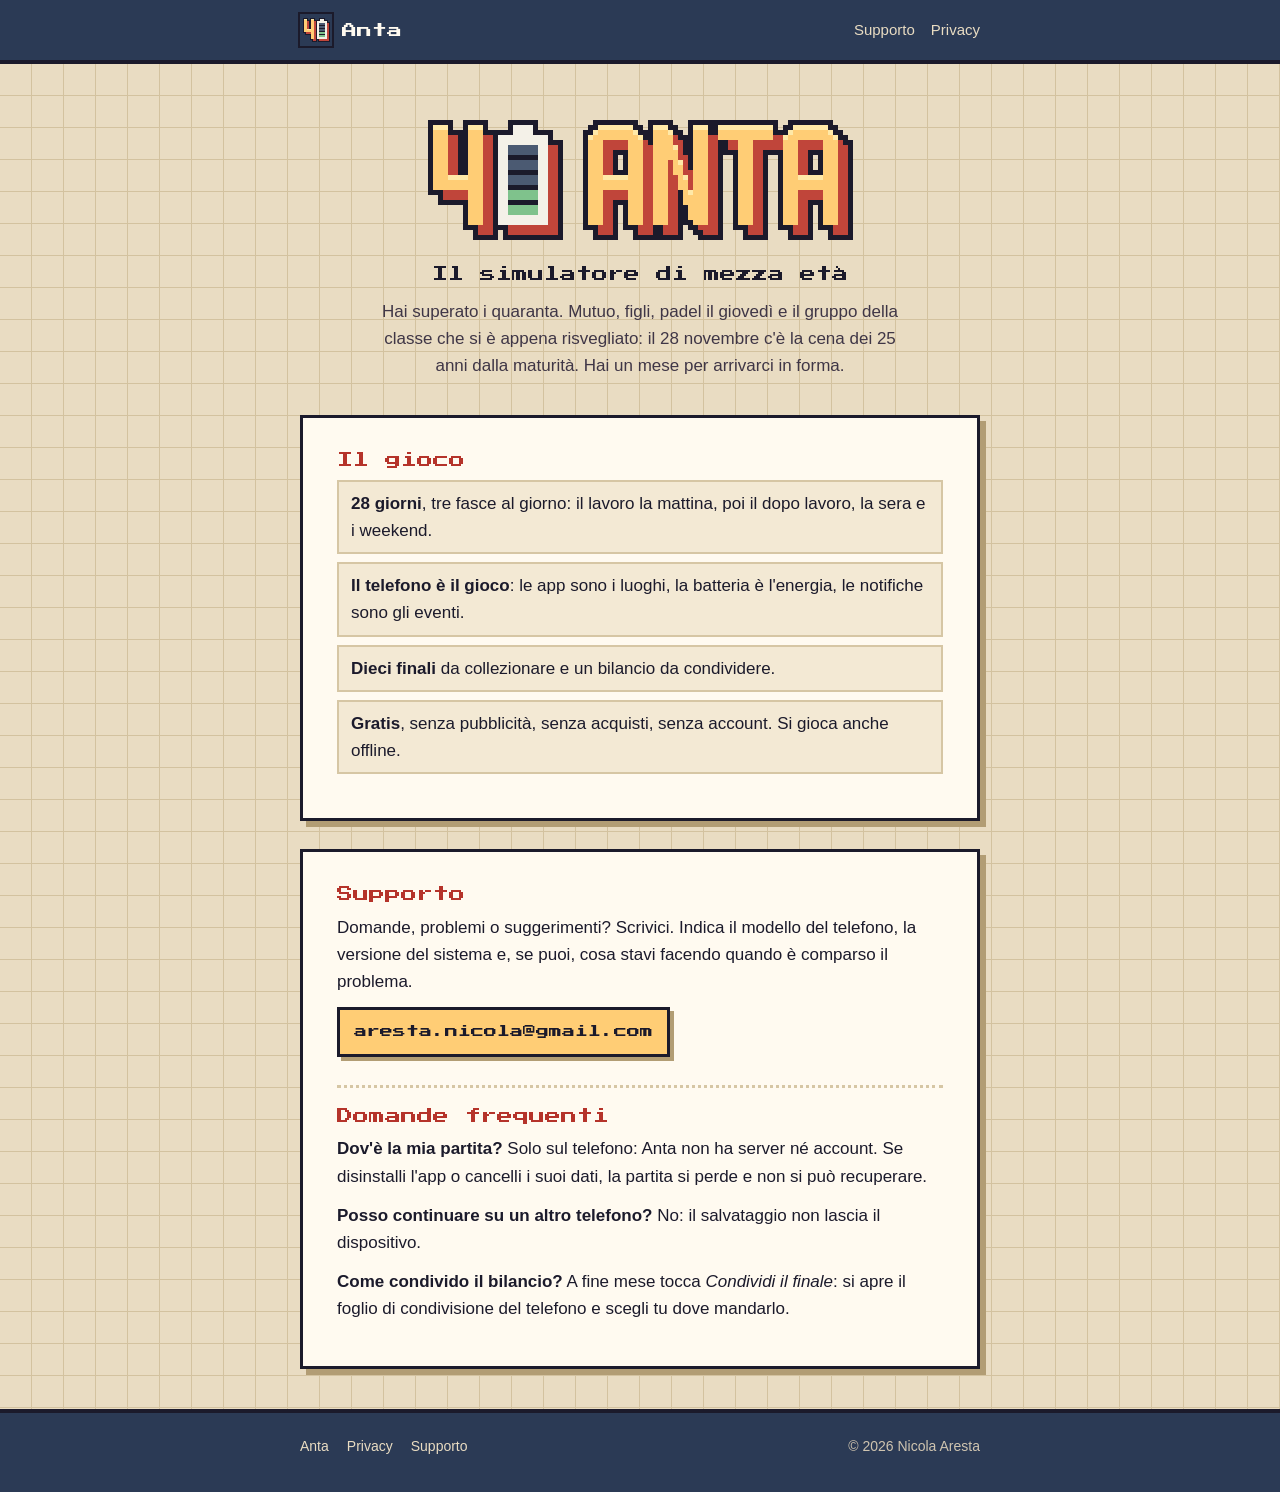
==== index.html @ c4ee34ab "Anta site: home and privacy policy Co-Authored-By: Claude Opus 5.5 <noreply@anthropic.com>" ====
<!doctype html>
<html lang="it">
<head>
<meta charset="utf-8">
<meta name="viewport" content="width=device-width,initial-scale=1,viewport-fit=cover">
<title>Anta – Il simulatore di mezza età</title>
<meta name="description" content="Anta: hai superato i quaranta e il 28 novembre c'è la cena dei 25 anni dalla maturità. Un mese per arrivarci in forma. Gioco gratis per iPhone e Android, senza pubblicità né account.">
<meta name="theme-color" content="#2b3a55">
<link rel="canonical" href="https://nicobass86.github.io/anta-site/">
<meta property="og:title" content="Anta – Il simulatore di mezza età">
<meta property="og:description" content="Mutuo, figli, padel e la cena dei 25 anni dalla maturità: arrivaci in forma.">
<meta property="og:url" content="https://nicobass86.github.io/anta-site/">
<meta property="og:type" content="website">
<link rel="icon" type="image/png" href="favicon.png">
<link rel="apple-touch-icon" href="apple-touch-icon.png">
<link rel="preload" href="fonts/PressStart2P.woff2" as="font" type="font/woff2" crossorigin>
<link rel="stylesheet" href="style.css">
</head>
<body>
<header class="page-top"><div class="wrap"><a class="brand" href="index.html"><img class="px" src="img/icona.svg" alt="" width="32" height="32">Anta</a>
<nav aria-label="Pagine"><a href="#supporto">Supporto</a><a href="privacy.html">Privacy</a></nav></div></header>

<main class="wrap">
<section class="hero" aria-labelledby="titolo">
  <h1 id="titolo"><img class="logo px" src="img/logo.svg" alt="Anta" width="425" height="120"></h1>
  <p class="tagline">Il simulatore di mezza età</p>
  <p class="hook">Hai superato i quaranta. Mutuo, figli, padel il giovedì e il gruppo della classe che si è appena risvegliato: il 28 novembre c'è la cena dei 25 anni dalla maturità. Hai un mese per arrivarci in forma.</p>
</section>

<section class="panel" aria-labelledby="gioco">
  <h2 id="gioco">Il gioco</h2>
  <ul class="facts">
    <li><b>28 giorni</b>, tre fasce al giorno: il lavoro la mattina, poi il dopo lavoro, la sera e i weekend.</li>
    <li><b>Il telefono è il gioco</b>: le app sono i luoghi, la batteria è l'energia, le notifiche sono gli eventi.</li>
    <li><b>Dieci finali</b> da collezionare e un bilancio da condividere.</li>
    <li><b>Gratis</b>, senza pubblicità, senza acquisti, senza account. Si gioca anche offline.</li>
  </ul>
</section>

<section class="panel" aria-labelledby="supporto">
  <h2 id="supporto">Supporto</h2>
  <p>Domande, problemi o suggerimenti? Scrivici. Indica il modello del telefono, la versione del sistema e, se puoi, cosa stavi facendo quando è comparso il problema.</p>
  <p><a class="mail" href="mailto:aresta.nicola@gmail.com?subject=Anta">aresta.nicola@gmail.com</a></p>
  <h2>Domande frequenti</h2>
  <p><b>Dov'è la mia partita?</b> Solo sul telefono: Anta non ha server né account. Se disinstalli l'app o cancelli i suoi dati, la partita si perde e non si può recuperare.</p>
  <p><b>Posso continuare su un altro telefono?</b> No: il salvataggio non lascia il dispositivo.</p>
  <p><b>Come condivido il bilancio?</b> A fine mese tocca <em>Condividi il finale</em>: si apre il foglio di condivisione del telefono e scegli tu dove mandarlo.</p>
</section>
</main>

<footer><div class="wrap"><nav aria-label="Pagine"><a href="index.html">Anta</a><a href="privacy.html">Privacy</a><a href="#supporto">Supporto</a></nav><span>© 2026 Nicola Aresta</span></div></footer>
</body>
</html>
---- style.css ----
/* Anta — the site dressed as the game: warm paper, dark ink, pixel borders, the red of the
   titles and the yellow of the highlights. Press Start 2P is the game's own pixel font
   (SIL OFL, see fonts/OFL.txt); the logo and the icon are the game's pixel art. */
@font-face{font-family:"Press Start 2P";src:url(fonts/PressStart2P.woff2) format("woff2");font-weight:400;font-display:swap}

:root{
  --paper:#e9dcc2; --grid:#d3c29f; --ink:#1b1a2b; --ink-soft:#3f3646; --surface:#fffaf0; --surface-2:#f3e9d4;
  --line:#d6c6a4; --accent:#c0453a; --accent-ink:#fffaf0; --hl:#ffcd75; --title:#b5332a; --navy:#2b3a55;
  --border:#1b1a2b; --drop:#b29d74; --muted:#5d5262; --link:#9e2f25;
  --gutter:16px;
  --pixel:"Press Start 2P",ui-monospace,monospace;
  --sans:-apple-system,BlinkMacSystemFont,"Segoe UI",Roboto,"Helvetica Neue",Arial,sans-serif;
  color-scheme:light;
}
@media (prefers-color-scheme:dark){
  :root{
    --paper:#141322; --grid:#201e33; --ink:#f4ead6; --ink-soft:#d8ccb6; --surface:#1f1d31; --surface-2:#26243b;
    --line:#3a3652; --title:#ff7a6b; --border:#05040c; --drop:#05040c; --muted:#b3a8bd; --link:#ffcd75;
    color-scheme:dark;
  }
}
*{box-sizing:border-box}
html{-webkit-text-size-adjust:100%}
body{margin:0;background:var(--paper);color:var(--ink);font:17px/1.6 var(--sans);overflow-x:hidden;
  background-image:linear-gradient(var(--grid) 1px,transparent 1px),linear-gradient(90deg,var(--grid) 1px,transparent 1px);
  background-size:32px 32px;background-position:-1px -1px}
img{max-width:100%;height:auto;display:block}
.px{image-rendering:pixelated}
a{color:var(--link)}
h1,h2,h3{font-family:var(--pixel);font-weight:400;line-height:1.35;margin:0;color:var(--title)}
.wrap{max-width:46rem;margin:0 auto;padding:0 var(--gutter)}

/* Top bar */
.page-top{background:var(--navy);border-bottom:4px solid var(--border)}
.page-top .wrap{display:flex;align-items:center;justify-content:space-between;height:60px;gap:12px}
.brand{display:flex;align-items:center;gap:10px;color:#fffaf0;text-decoration:none;font:400 15px var(--pixel)}
.brand img{width:32px;height:32px;outline:2px solid var(--border)}
.page-top nav{display:flex;gap:16px;font-size:15px}
.page-top nav a{color:#e9dcc2;text-decoration:none}
.page-top nav a:hover,.page-top nav a[aria-current]{color:var(--hl)}

/* Hero: the logo on the game's ink, the icon beside it */
.hero{padding:40px 0 8px;text-align:center}
.hero .logo{width:min(100%,425px);margin:0 auto}
.tagline{font:400 clamp(12px,3.4vw,16px)/1.6 var(--pixel);color:var(--ink);margin:22px 0 10px}
.hook{max-width:34rem;margin:0 auto;color:var(--ink-soft)}

/* Panels: the game's pixel cards, a hard border and a hard drop */
.panel{background:var(--surface);border:3px solid var(--border);box-shadow:6px 6px 0 var(--drop);padding:22px 18px;margin:28px 0}
.panel h1{font-size:clamp(16px,4.6vw,22px);margin:0 0 14px}
.panel h2{font-size:clamp(13px,3.8vw,16px);margin:28px 0 8px;padding-top:18px;border-top:3px dotted var(--line)}
.panel h2:first-child{margin-top:0;padding-top:0;border-top:0}
.panel p,.panel li{margin:0 0 12px}
.panel ul{padding-left:1.2em;margin:0 0 12px}
.panel small{color:var(--muted)}
.facts{list-style:none;padding:0!important;display:grid;gap:8px}
.facts li{margin:0!important;padding:8px 12px;background:var(--surface-2);border:2px solid var(--line)}
.facts b{color:var(--ink)}

.mail{display:inline-block;font:400 13px/1.5 var(--pixel);color:var(--hl-ink,#1b1a2b);background:var(--hl);padding:12px 14px;
  border:3px solid var(--border);box-shadow:4px 4px 0 var(--drop);text-decoration:none;overflow-wrap:anywhere}
.mail:hover{background:#ffe09e}
.mail:active{transform:translate(2px,2px);box-shadow:2px 2px 0 var(--drop)}
.mail:focus-visible{outline:3px solid var(--accent);outline-offset:3px}

/* Footer */
footer{border-top:4px solid var(--border);background:var(--navy);color:#cfc4b0;font-size:14px;padding:22px 0 34px;margin-top:40px}
footer .wrap{display:flex;flex-wrap:wrap;gap:12px 22px;align-items:center;justify-content:space-between}
footer nav{display:flex;flex-wrap:wrap;gap:8px 18px}
footer a{color:#e9dcc2;text-decoration:none}
footer a:hover{color:var(--hl)}

@media (min-width:720px){
  :root{--gutter:28px}
  .hero{padding-top:56px}
  .panel{padding:32px 34px}
}
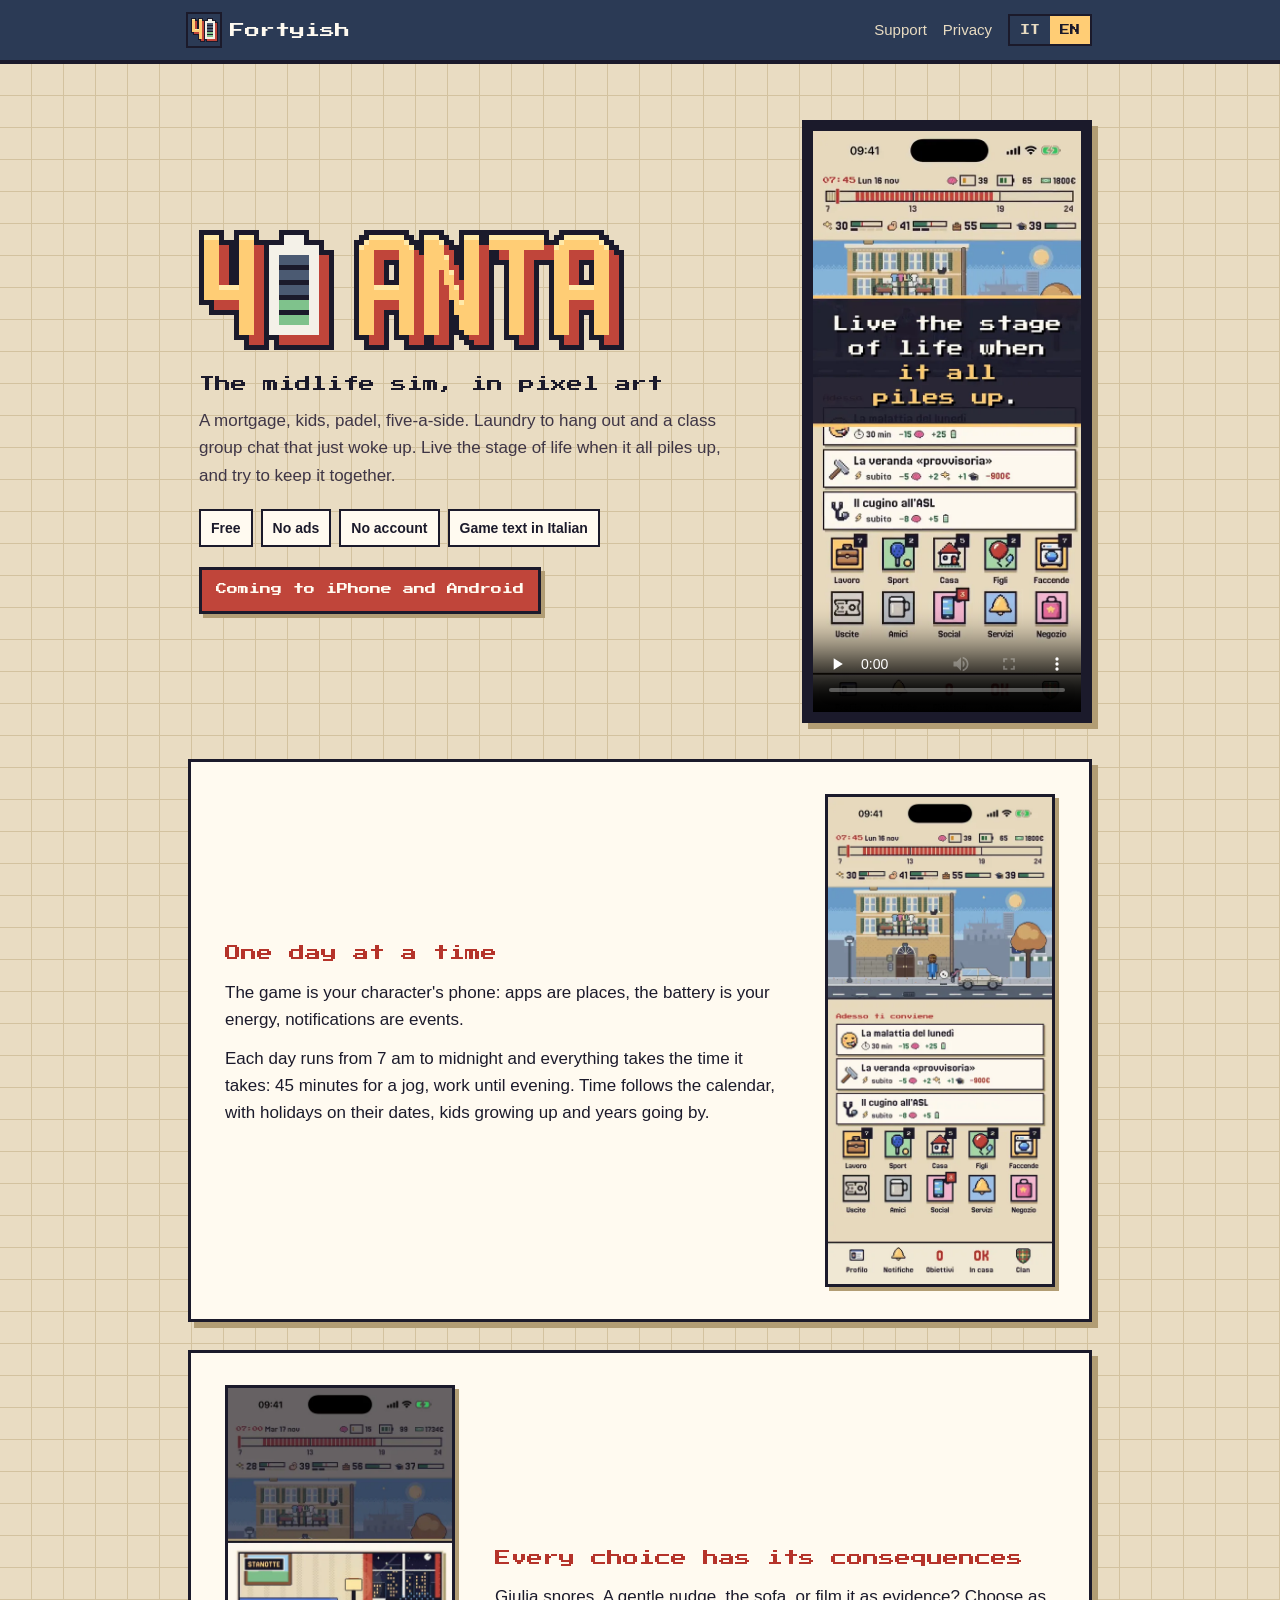
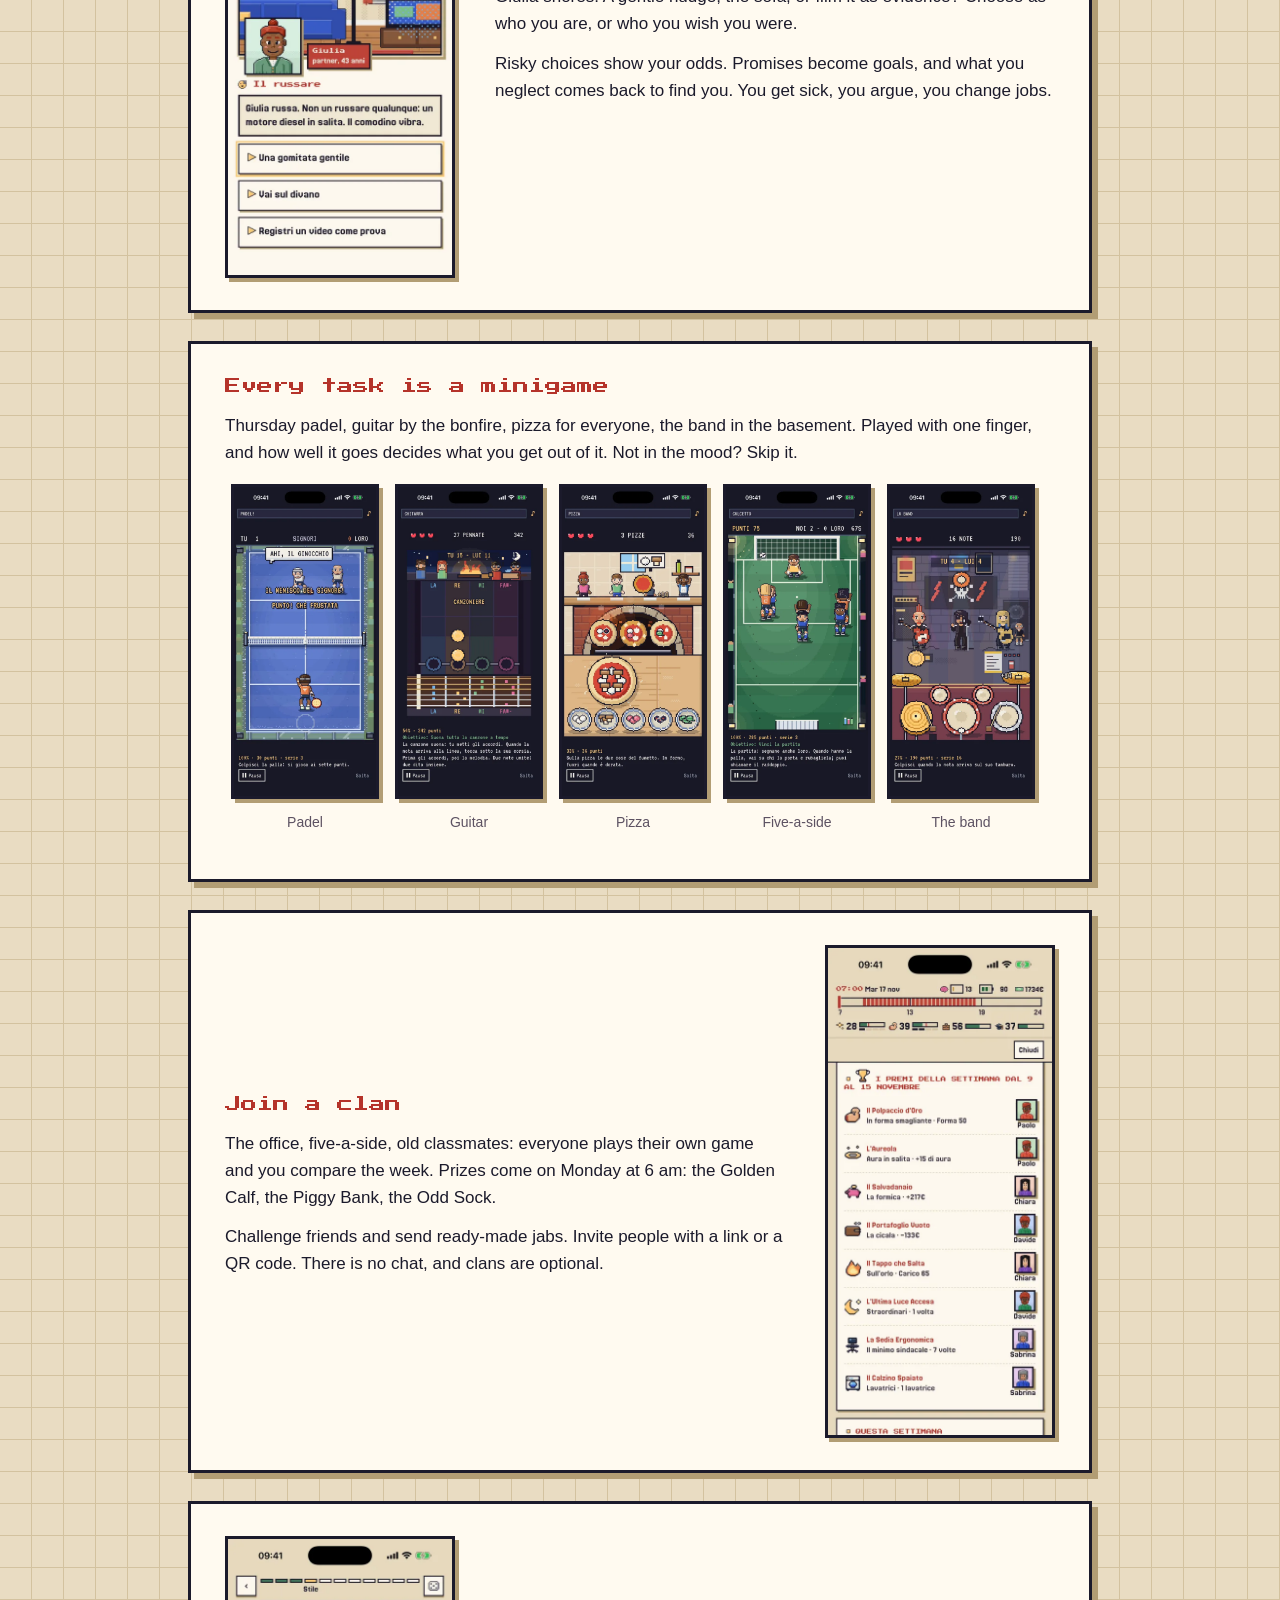
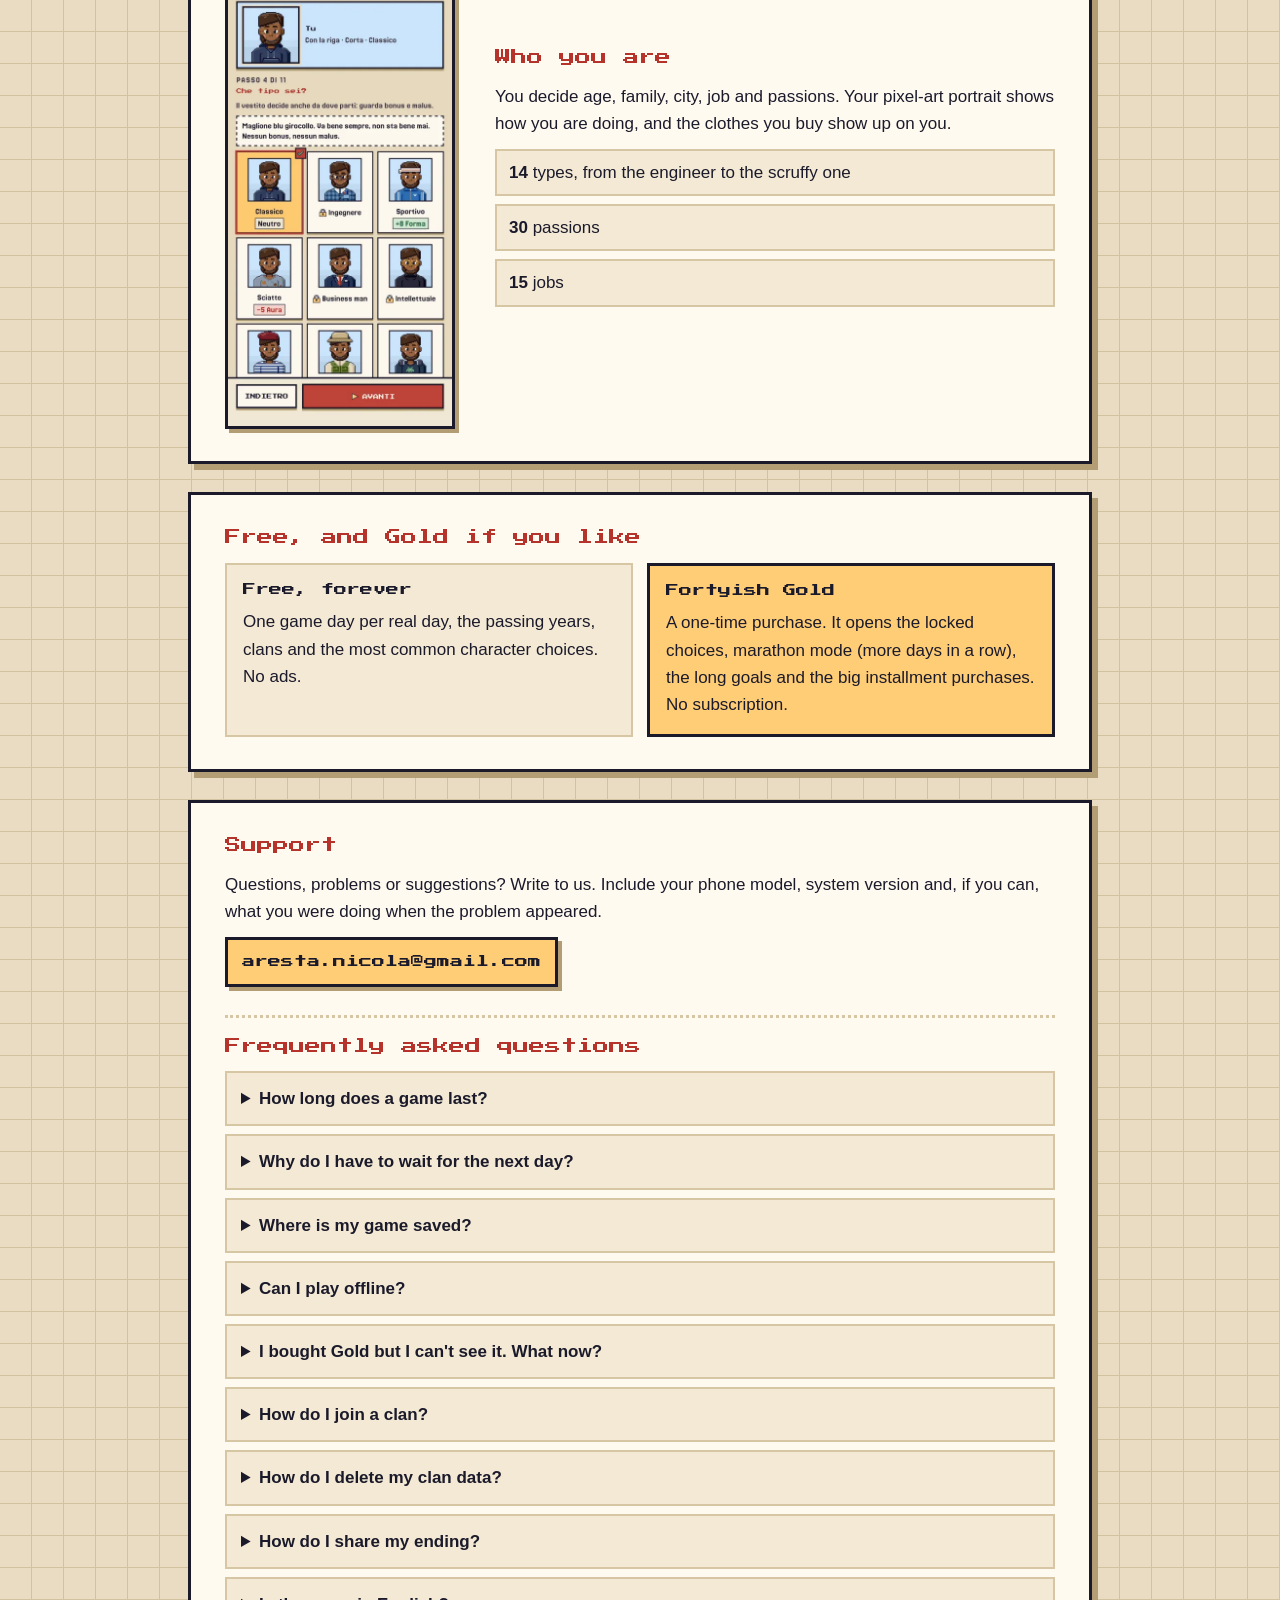
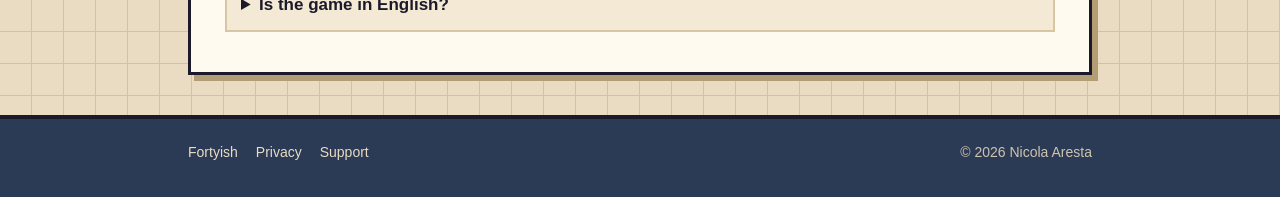
==== commit 80130e2b: "Home rewritten in Italian and English with the promo video; privacy policy in English Co-Authored-By" ====
--- a/index.html
+++ b/index.html
@@ -4,50 +4,167 @@
 <meta charset="utf-8">
 <meta name="viewport" content="width=device-width,initial-scale=1,viewport-fit=cover">
 <title>Anta – Il simulatore di mezza età</title>
-<meta name="description" content="Anta: hai superato i quaranta e il 28 novembre c'è la cena dei 25 anni dalla maturità. Un mese per arrivarci in forma. Gioco gratis per iPhone e Android, senza pubblicità né account.">
+<meta name="description" content="Anta: lavoro, figli, padel, la lavatrice e la rimpatriata della 5ªB. Una vita in pixel art, una giornata alla volta, con minigiochi e clan. Gratis, senza pubblicità né account.">
 <meta name="theme-color" content="#2b3a55">
 <link rel="canonical" href="https://nicobass86.github.io/anta-site/">
 <meta property="og:title" content="Anta – Il simulatore di mezza età">
-<meta property="og:description" content="Mutuo, figli, padel e la cena dei 25 anni dalla maturità: arrivaci in forma.">
+<meta property="og:description" content="Vivi la fase della vita in cui tutto preme. Scelte, minigiochi e clan, in pixel art.">
+<meta property="og:image" content="https://nicobass86.github.io/anta-site/img/og.jpg">
+<meta property="og:image:width" content="1200">
+<meta property="og:image:height" content="630">
 <meta property="og:url" content="https://nicobass86.github.io/anta-site/">
 <meta property="og:type" content="website">
+<meta name="twitter:card" content="summary_large_image">
 <link rel="icon" type="image/png" href="favicon.png">
 <link rel="apple-touch-icon" href="apple-touch-icon.png">
 <link rel="preload" href="fonts/PressStart2P.woff2" as="font" type="font/woff2" crossorigin>
 <link rel="stylesheet" href="style.css">
+<script>
+// Italian is the game's language: a browser in another language, #en or the switch shows the English.
+function applyLang(l) {
+  var d = document.documentElement, en = l === "en";
+  d.classList.toggle("en", en);
+  d.lang = l;
+  document.title = en ? "Fortyish – The midlife sim, in pixel art" : "Anta – Il simulatore di mezza età";
+  Array.prototype.forEach.call(document.querySelectorAll(".lang button"), function (b) {
+    b.setAttribute("aria-pressed", String(b.getAttribute("data-l") === l));
+  });
+  var v = document.getElementById("promo");
+  if (v && v.getAttribute("data-l") !== l) {
+    var resume = !!v.getAttribute("data-l") && !v.paused;
+    v.setAttribute("data-l", l);
+    v.setAttribute("aria-label", en ? "Promo video of the game, 26 seconds, with music" : "Video promo del gioco, 26 secondi, con musica");
+    v.poster = "img/promo_" + l + ".webp";
+    v.src = "img/promo_" + l + ".mp4";
+    if (resume) { var p = v.play(); if (p) p.catch(function () {}); }
+  }
+}
+function setLang(l) {
+  applyLang(l);
+  try { localStorage.setItem("lang", l); } catch (e) {}
+}
+var firstLang = (function () {
+  if (location.hash === "#en" || location.hash === "#it") return location.hash.slice(1);
+  try { var s = localStorage.getItem("lang"); if (s === "en" || s === "it") return s; } catch (e) {}
+  return /^it\b/i.test(navigator.language || "it") ? "it" : "en";
+})();
+applyLang(firstLang);
+</script>
 </head>
-<body>
-<header class="page-top"><div class="wrap"><a class="brand" href="index.html"><img class="px" src="img/icona.svg" alt="" width="32" height="32">Anta</a>
-<nav aria-label="Pagine"><a href="#supporto">Supporto</a><a href="privacy.html">Privacy</a></nav></div></header>
+<body class="i18n">
+<header class="page-top"><div class="wrap"><a class="brand" href="index.html"><img class="px" src="img/icona.svg" alt="" width="32" height="32"><span lang="it">Anta</span><span lang="en">Fortyish</span></a>
+<nav aria-label="Pagine / Pages"><a href="#supporto"><span lang="it">Supporto</span><span lang="en">Support</span></a><a href="privacy.html">Privacy</a>
+<span class="lang" role="group" aria-label="Lingua / Language"><button type="button" data-l="it" onclick="setLang('it')">IT</button><button type="button" data-l="en" onclick="setLang('en')">EN</button></span></nav></div></header>
 
 <main class="wrap">
-<section class="hero" aria-labelledby="titolo">
-  <h1 id="titolo"><img class="logo px" src="img/logo.svg" alt="Anta" width="425" height="120"></h1>
-  <p class="tagline">Il simulatore di mezza età</p>
-  <p class="hook">Hai superato i quaranta. Mutuo, figli, padel il giovedì e il gruppo della classe che si è appena risvegliato: il 28 novembre c'è la cena dei 25 anni dalla maturità. Hai un mese per arrivarci in forma.</p>
+<section class="hero hero-grid" aria-labelledby="titolo">
+  <div class="hero-copy">
+    <h1 id="titolo"><img class="logo px" src="img/logo.svg" alt="Anta" width="425" height="120"></h1>
+    <p class="tagline"><span lang="it">Il simulatore di mezza età</span><span lang="en">The midlife sim, in pixel art</span></p>
+    <p class="hook"><span lang="it">Mutuo, figli, padel, calcetto. La lavatrice da stendere e il gruppo della 5ªB che si è appena risvegliato. Vivi la fase della vita in cui tutto preme, e prova a non crollare.</span><span lang="en">A mortgage, kids, padel, five-a-side. Laundry to hang out and a class group chat that just woke up. Live the stage of life when it all piles up, and try to keep it together.</span></p>
+    <ul class="chips" role="list">
+      <li><span lang="it">Gratis</span><span lang="en">Free</span></li>
+      <li><span lang="it">Senza pubblicità</span><span lang="en">No ads</span></li>
+      <li><span lang="it">Senza account</span><span lang="en">No account</span></li>
+      <li lang="en">Game text in Italian</li>
+    </ul>
+    <p class="soon"><span lang="it">In arrivo su iPhone e Android</span><span lang="en">Coming to iPhone and Android</span></p>
+  </div>
+  <div class="phone">
+    <video id="promo" width="590" height="1280" controls playsinline preload="none"></video>
+  </div>
+</section>
+<script>applyLang(firstLang);</script>
+<noscript><p class="wrap"><a href="img/promo_it.mp4">Video promo</a></p></noscript>
+
+<section class="panel feature" aria-labelledby="giornata">
+  <div>
+    <h2 id="giornata"><span lang="it">Una giornata alla volta</span><span lang="en">One day at a time</span></h2>
+    <p><span lang="it">Il gioco è il telefono del tuo personaggio: le app sono i luoghi, la batteria è l'energia, le notifiche sono gli eventi.</span><span lang="en">The game is your character's phone: apps are places, the battery is your energy, notifications are events.</span></p>
+    <p><span lang="it">Ogni giorno va dalle 7 a mezzanotte e ogni cosa dura quello che dura: una corsetta 45 minuti, il lavoro fino a sera. Il tempo scorre sul calendario, con le feste al loro giorno, i bambini che crescono e gli anni che passano.</span><span lang="en">Each day runs from 7 am to midnight and everything takes the time it takes: 45 minutes for a jog, work until evening. Time follows the calendar, with holidays on their dates, kids growing up and years going by.</span></p>
+  </div>
+  <figure><img src="img/home.webp" alt="La casa, le cose da fare adesso e le app della giornata" width="460" height="999" loading="lazy"></figure>
 </section>
 
-<section class="panel" aria-labelledby="gioco">
-  <h2 id="gioco">Il gioco</h2>
-  <ul class="facts">
-    <li><b>28 giorni</b>, tre fasce al giorno: il lavoro la mattina, poi il dopo lavoro, la sera e i weekend.</li>
-    <li><b>Il telefono è il gioco</b>: le app sono i luoghi, la batteria è l'energia, le notifiche sono gli eventi.</li>
-    <li><b>Dieci finali</b> da collezionare e un bilancio da condividere.</li>
-    <li><b>Gratis</b>, senza pubblicità, senza acquisti, senza account. Si gioca anche offline.</li>
-  </ul>
+<section class="panel feature flip" aria-labelledby="scelte">
+  <div>
+    <h2 id="scelte"><span lang="it">Ogni scelta ha le sue conseguenze</span><span lang="en">Every choice has its consequences</span></h2>
+    <p><span lang="it">Giulia russa. Una gomitata gentile, il divano o un video come prova? Scegli per come sei o per come vorresti essere.</span><span lang="en">Giulia snores. A gentle nudge, the sofa, or film it as evidence? Choose as who you are, or who you wish you were.</span></p>
+    <p><span lang="it">Le scelte rischiose mostrano la probabilità di riuscita. Le promesse diventano obiettivi, e quello che trascuri torna a trovarti. Ci si ammala, si litiga, si cambia lavoro.</span><span lang="en">Risky choices show your odds. Promises become goals, and what you neglect comes back to find you. You get sick, you argue, you change jobs.</span></p>
+  </div>
+  <figure><img src="img/scelta.webp" alt="Un evento notturno, Il russare, con tre scelte" width="460" height="999" loading="lazy"></figure>
+</section>
+
+<section class="panel" aria-labelledby="minigiochi">
+  <h2 id="minigiochi"><span lang="it">Ogni impegno è un minigioco</span><span lang="en">Every task is a minigame</span></h2>
+  <p><span lang="it">Il padel del giovedì, la chitarra al falò, la pizza per tutti, la band in cantina. Si gioca con un dito, e da come va dipende quanto ti rende. Se non hai voglia, si salta.</span><span lang="en">Thursday padel, guitar by the bonfire, pizza for everyone, the band in the basement. Played with one finger, and how well it goes decides what you get out of it. Not in the mood? Skip it.</span></p>
+  <div class="strip" tabindex="0" role="group" aria-label="Minigiochi / Minigames">
+    <figure><img src="img/padel.webp" alt="" width="460" height="999" loading="lazy"><figcaption>Padel</figcaption></figure>
+    <figure><img src="img/chitarra.webp" alt="" width="460" height="999" loading="lazy"><figcaption><span lang="it">Chitarra</span><span lang="en">Guitar</span></figcaption></figure>
+    <figure><img src="img/pizza.webp" alt="" width="460" height="999" loading="lazy"><figcaption>Pizza</figcaption></figure>
+    <figure><img src="img/calcetto.webp" alt="" width="460" height="999" loading="lazy"><figcaption><span lang="it">Calcetto</span><span lang="en">Five-a-side</span></figcaption></figure>
+    <figure><img src="img/band.webp" alt="" width="460" height="999" loading="lazy"><figcaption><span lang="it">La band</span><span lang="en">The band</span></figcaption></figure>
+  </div>
+</section>
+
+<section class="panel feature" aria-labelledby="clan">
+  <div>
+    <h2 id="clan"><span lang="it">Entra in un clan</span><span lang="en">Join a clan</span></h2>
+    <p><span lang="it">L'ufficio, il calcetto, i vecchi compagni: ognuno gioca la sua partita e la settimana si confronta. Il lunedì alle 6 arrivano i premi: il Polpaccio d'Oro, il Salvadanaio, il Calzino Spaiato.</span><span lang="en">The office, five-a-side, old classmates: everyone plays their own game and you compare the week. Prizes come on Monday at 6 am: the Golden Calf, the Piggy Bank, the Odd Sock.</span></p>
+    <p><span lang="it">Si sfidano gli amici e si lanciano frecciatine già scritte. Si invita con un link o un QR. Non c'è chat, e chi non entra in un clan gioca come prima.</span><span lang="en">Challenge friends and send ready-made jabs. Invite people with a link or a QR code. There is no chat, and clans are optional.</span></p>
+  </div>
+  <figure><img src="img/premi.webp" alt="I premi della settimana di un clan" width="460" height="999" loading="lazy"></figure>
+</section>
+
+<section class="panel feature flip" aria-labelledby="chi">
+  <div>
+    <h2 id="chi"><span lang="it">Chi sei</span><span lang="en">Who you are</span></h2>
+    <p><span lang="it">Età, famiglia, città, lavoro e passioni li decidi tu. Il ritratto in pixel art fa la faccia di come stai, e i vestiti che compri si vedono addosso.</span><span lang="en">You decide age, family, city, job and passions. Your pixel-art portrait shows how you are doing, and the clothes you buy show up on you.</span></p>
+    <ul class="facts">
+      <li><b>14</b> <span lang="it">tipi, dall'ingegnere allo sciatto</span><span lang="en">types, from the engineer to the scruffy one</span></li>
+      <li><b>30</b> <span lang="it">passioni</span><span lang="en">passions</span></li>
+      <li><b>15</b> <span lang="it">lavori</span><span lang="en">jobs</span></li>
+    </ul>
+  </div>
+  <figure><img src="img/tipo.webp" alt="La creazione del personaggio: la scelta del tipo" width="460" height="999" loading="lazy"></figure>
+</section>
+
+<section class="panel" aria-labelledby="gratis">
+  <h2 id="gratis"><span lang="it">Gratis, e Gold per chi vuole</span><span lang="en">Free, and Gold if you like</span></h2>
+  <div class="two">
+    <div class="box"><h3><span lang="it">Gratis, sempre</span><span lang="en">Free, forever</span></h3>
+      <p><span lang="it">Una giornata di gioco al giorno, gli anni che passano, i clan e le scelte più comuni del personaggio. Nessuna pubblicità.</span><span lang="en">One game day per real day, the passing years, clans and the most common character choices. No ads.</span></p></div>
+    <div class="box gold"><h3><span lang="it">Anta Gold</span><span lang="en">Fortyish Gold</span></h3>
+      <p><span lang="it">Si compra una volta. Apre le scelte con il lucchetto, la maratona (più giornate di fila), gli obiettivi lunghi e i grandi acquisti a rate. Nessun abbonamento.</span><span lang="en">A one-time purchase. It opens the locked choices, marathon mode (more days in a row), the long goals and the big installment purchases. No subscription.</span></p></div>
+  </div>
 </section>
 
 <section class="panel" aria-labelledby="supporto">
-  <h2 id="supporto">Supporto</h2>
-  <p>Domande, problemi o suggerimenti? Scrivici. Indica il modello del telefono, la versione del sistema e, se puoi, cosa stavi facendo quando è comparso il problema.</p>
+  <h2 id="supporto"><span lang="it">Supporto</span><span lang="en">Support</span></h2>
+  <p><span lang="it">Domande, problemi o suggerimenti? Scrivici. Indica il modello del telefono, la versione del sistema e, se puoi, cosa stavi facendo quando è comparso il problema.</span><span lang="en">Questions, problems or suggestions? Write to us. Include your phone model, system version and, if you can, what you were doing when the problem appeared.</span></p>
   <p><a class="mail" href="mailto:aresta.nicola@gmail.com?subject=Anta">aresta.nicola@gmail.com</a></p>
-  <h2>Domande frequenti</h2>
-  <p><b>Dov'è la mia partita?</b> Solo sul telefono: Anta non ha server né account. Se disinstalli l'app o cancelli i suoi dati, la partita si perde e non si può recuperare.</p>
-  <p><b>Posso continuare su un altro telefono?</b> No: il salvataggio non lascia il dispositivo.</p>
-  <p><b>Come condivido il bilancio?</b> A fine mese tocca <em>Condividi il finale</em>: si apre il foglio di condivisione del telefono e scegli tu dove mandarlo.</p>
+  <h2><span lang="it">Domande frequenti</span><span lang="en">Frequently asked questions</span></h2>
+  <details><summary><span lang="it">Quanto dura una partita?</span><span lang="en">How long does a game last?</span></summary>
+    <p><span lang="it">Quanto vuoi: il tempo scorre senza fine e il bilancio lo fai tu dal Profilo. Ci si ferma prima solo con un tracollo, cioè due crolli nello stesso mese.</span><span lang="en">As long as you like: time never stops, and you close the game yourself from the Profile. It ends earlier only with a full collapse: two breakdowns in the same month.</span></p></details>
+  <details><summary><span lang="it">Perché devo aspettare la giornata nuova?</span><span lang="en">Why do I have to wait for the next day?</span></summary>
+    <p><span lang="it">Si parte con tre giornate. Poi ogni mattina alle 6 se ne sblocca una, e quelle non giocate si accumulano fino a tre. Con Gold c'è la maratona: più giornate di fila, senza aspettare.</span><span lang="en">You start with three days. Then one unlocks every morning at 6, and unplayed days pile up to three. Gold adds marathon mode: more days in a row, no waiting.</span></p></details>
+  <details><summary><span lang="it">Dov'è la mia partita?</span><span lang="en">Where is my game saved?</span></summary>
+    <p><span lang="it">Sul telefono. Se disinstalli l'app o ne cancelli i dati, la partita si perde, a meno che il backup del telefono (iCloud o Google) non la contenga.</span><span lang="en">On your phone. If you uninstall the app or clear its data, the game is lost, unless your phone's backup (iCloud or Google) includes it.</span></p></details>
+  <details><summary><span lang="it">Si gioca senza internet?</span><span lang="en">Can I play offline?</span></summary>
+    <p><span lang="it">Sì. La rete serve solo per i clan, gli inviti e gli acquisti.</span><span lang="en">Yes. You only need a connection for clans, invites and purchases.</span></p></details>
+  <details><summary><span lang="it">Ho comprato Gold e non lo vedo: che faccio?</span><span lang="en">I bought Gold but I can't see it. What now?</span></summary>
+    <p><span lang="it">Tocca «Ripristina acquisti» nel Profilo o nel foglio d'acquisto, con lo stesso account dello store. I rimborsi li gestiscono Apple e Google.</span><span lang="en">Tap “Ripristina acquisti” (Restore purchases) in the Profile or in the purchase sheet, signed in to the same store account. Refunds are handled by Apple and Google.</span></p></details>
+  <details><summary><span lang="it">Come entro in un clan?</span><span lang="en">How do I join a clan?</span></summary>
+    <p><span lang="it">Con il link, il QR o il codice di chi è già dentro. Puoi stare in cinque clan. Nell'app Clan puoi segnalare e bloccare.</span><span lang="en">With a link, QR code or invite code from a member. You can be in up to five clans. You can report and block people in the Clan app.</span></p></details>
+  <details><summary><span lang="it">Come cancello i miei dati dei clan?</span><span lang="en">How do I delete my clan data?</span></summary>
+    <p><span lang="it">Nell'app Clan, con «Cancella i miei dati dei clan», oppure scrivendoci. I dettagli sono <a href="privacy.html#cancellare">nell'informativa sulla privacy</a>.</span><span lang="en">In the Clan app, with “Cancella i miei dati dei clan” (Delete my clan data), or by writing to us. Details are in the <a href="privacy.html#delete">privacy policy</a>.</span></p></details>
+  <details><summary><span lang="it">Come condivido il finale?</span><span lang="en">How do I share my ending?</span></summary>
+    <p><span lang="it">Tocca <em>Condividi il finale</em>: il testo viene copiato e lo incolli dove vuoi.</span><span lang="en">Tap <em>Condividi il finale</em> (Share the ending): the text is copied and you paste it wherever you like.</span></p></details>
+  <details><summary><span lang="it">C'è in altre lingue?</span><span lang="en">Is the game in English?</span></summary>
+    <p><span lang="it">Per ora il gioco è solo in italiano.</span><span lang="en">Not yet: for now the game text is in Italian only.</span></p></details>
 </section>
 </main>
 
-<footer><div class="wrap"><nav aria-label="Pagine"><a href="index.html">Anta</a><a href="privacy.html">Privacy</a><a href="#supporto">Supporto</a></nav><span>© 2026 Nicola Aresta</span></div></footer>
+<footer><div class="wrap"><nav aria-label="Pagine / Pages"><a href="index.html"><span lang="it">Anta</span><span lang="en">Fortyish</span></a><a href="privacy.html">Privacy</a><a href="#supporto"><span lang="it">Supporto</span><span lang="en">Support</span></a></nav><span>© 2026 Nicola Aresta</span></div></footer>
 </body>
 </html>
--- a/style.css
+++ b/style.css
@@ -75,3 +75,56 @@
   .hero{padding-top:56px}
   .panel{padding:32px 34px}
 }
+
+/* Home only. Language: Italian by default; the switch or a browser in another language shows English. */
+html:not(.en) .i18n [lang=en]{display:none}
+html.en .i18n [lang=it]{display:none}
+.page-top nav{align-items:center}
+.lang{display:inline-flex;border:2px solid var(--border)}
+.lang button{all:unset;cursor:pointer;padding:9px 10px;font:400 10px var(--pixel);color:#e9dcc2}
+.lang button[aria-pressed=true]{background:var(--hl);color:#1b1a2b}
+.lang button:focus-visible{outline:3px solid var(--hl);outline-offset:2px}
+.i18n .wrap{max-width:60rem}
+.hero-grid{display:grid;gap:30px;justify-items:center}
+.chips{list-style:none;display:flex;flex-wrap:wrap;justify-content:center;gap:8px;margin:20px 0 0;padding:0}
+.chips li{padding:6px 10px;background:var(--surface);border:2px solid var(--border);font-size:14px;font-weight:600}
+.soon{display:inline-block;margin:20px 0 0;padding:12px 14px;background:var(--accent);color:var(--accent-ink);border:3px solid var(--border);
+  box-shadow:4px 4px 0 var(--drop);font:400 11px/1.5 var(--pixel)}
+.phone{width:min(72vw,290px);padding:8px;background:#1b1a2b;border:3px solid var(--border);box-shadow:6px 6px 0 var(--drop)}
+.phone video{display:block;width:100%;height:auto;aspect-ratio:590/1280;background:#1b1a2b}
+figure{margin:0}
+.feature{display:grid;gap:20px;align-items:center}
+.feature figure{width:min(62vw,230px);justify-self:center}
+.feature img,.strip img{border:3px solid var(--border);box-shadow:4px 4px 0 var(--drop)}
+.panel h3{font-size:13px;margin:0 0 10px;color:var(--ink)}
+.panel h2 + p,.panel h2 + .two,.panel h2 + details{margin-top:14px}
+.strip{display:flex;gap:16px;overflow-x:auto;scroll-snap-type:x proximity;padding:6px 6px 14px;-webkit-overflow-scrolling:touch}
+.strip figure{flex:0 0 min(44vw,148px);scroll-snap-align:start}
+.strip figcaption{margin-top:12px;text-align:center;font-size:14px;color:var(--muted)}
+.strip:focus-visible{outline:3px solid var(--accent)}
+.two{display:grid;gap:14px}
+.box{padding:16px;background:var(--surface-2);border:2px solid var(--line)}
+.box p{margin:0}
+.box.gold{background:var(--hl);border:3px solid var(--border);color:#1b1a2b}
+.box.gold h3{color:#1b1a2b}
+details{border:2px solid var(--line);background:var(--surface-2);margin:0 0 8px}
+summary{cursor:pointer;padding:12px 14px;font-weight:700}
+summary:focus-visible{outline:3px solid var(--accent);outline-offset:-3px}
+.panel details p{margin:0;padding:0 14px 14px}
+@media (min-width:720px){
+  .hero-grid{grid-template-columns:1fr auto;text-align:left;gap:48px;align-items:center}
+  .hero-grid .logo{margin:0}
+  .hero-grid .hook{margin:0}
+  .chips{justify-content:flex-start}
+  .feature{grid-template-columns:1fr 230px;gap:40px}
+  .feature.flip{grid-template-columns:230px 1fr}
+  .feature.flip figure{order:-1}
+  .two{grid-template-columns:1fr 1fr}
+}
+@media (max-width:400px){
+  .brand{font-size:11px;gap:7px}
+  .page-top nav{gap:10px;font-size:14px}
+  .lang button{padding:9px 6px}
+}
+section h2[id]{scroll-margin-top:28px}
+@media (max-width:350px){.i18n .brand span{display:none!important}}
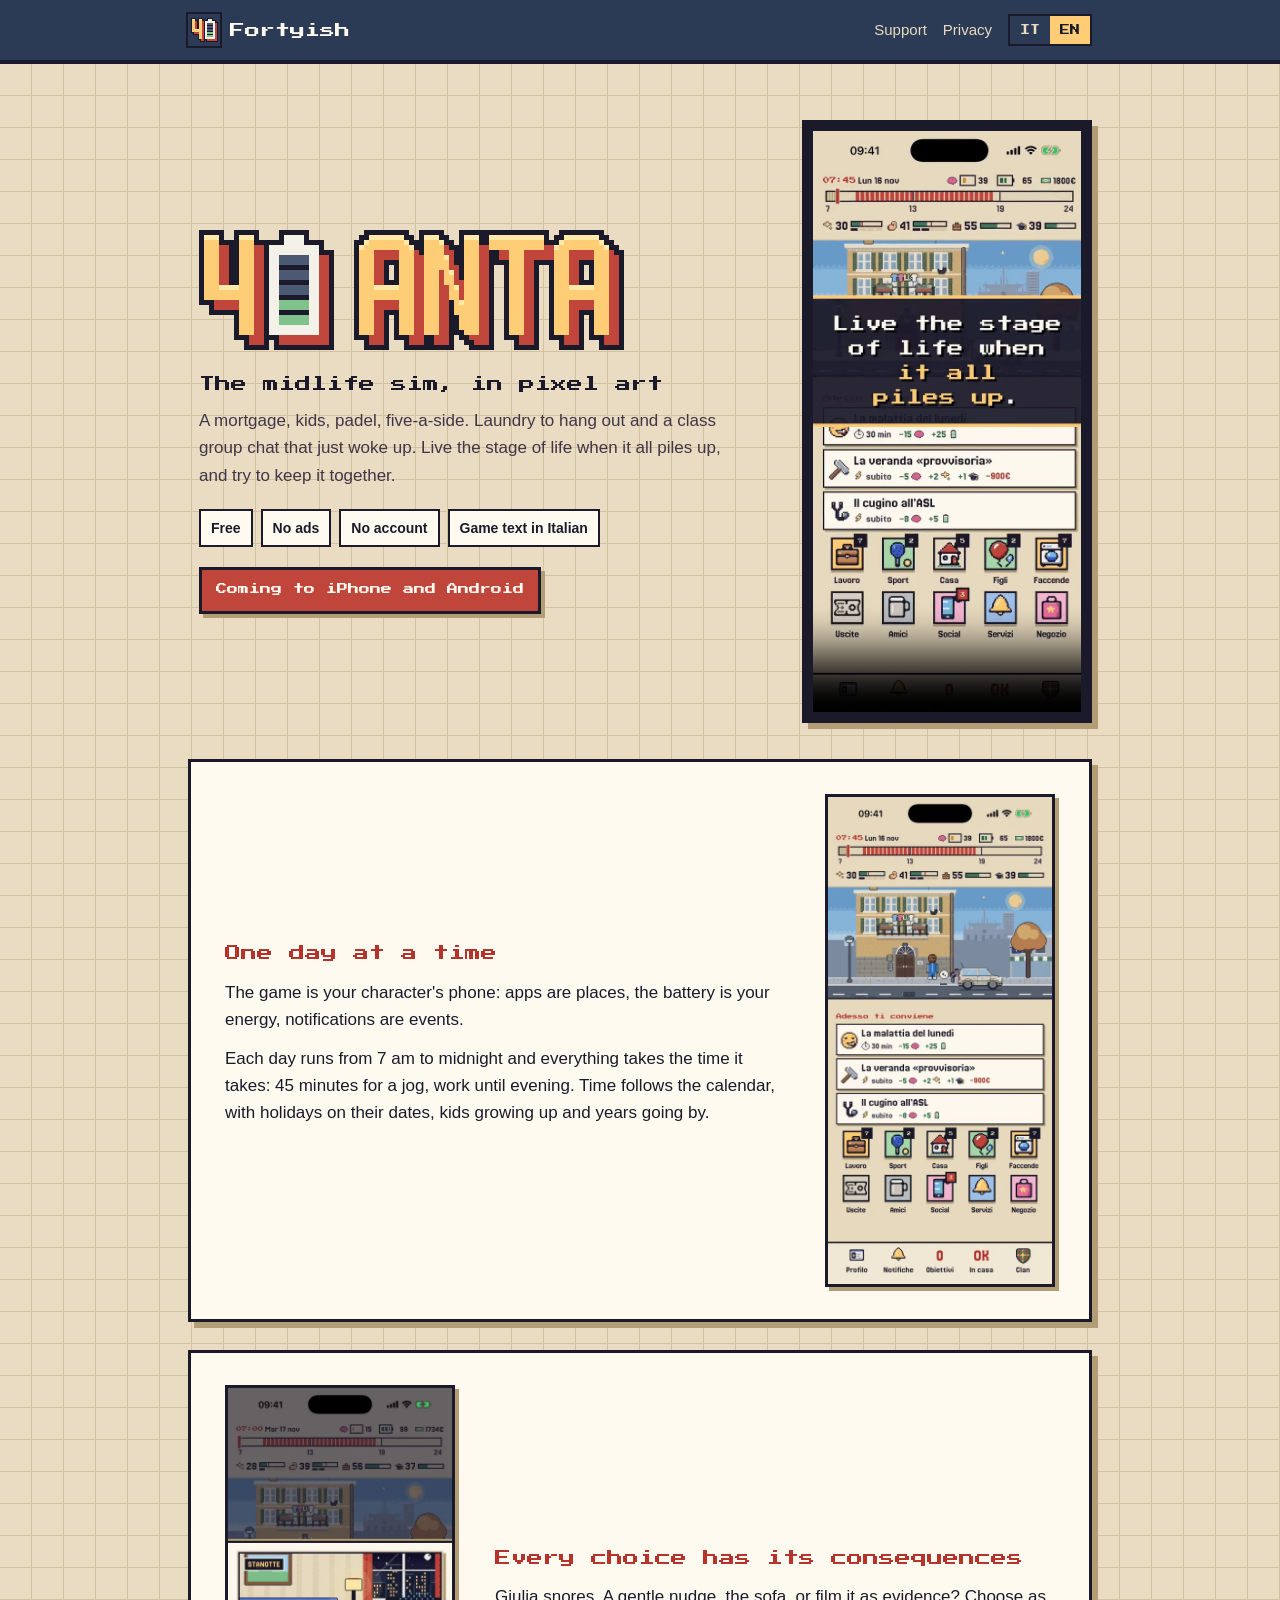
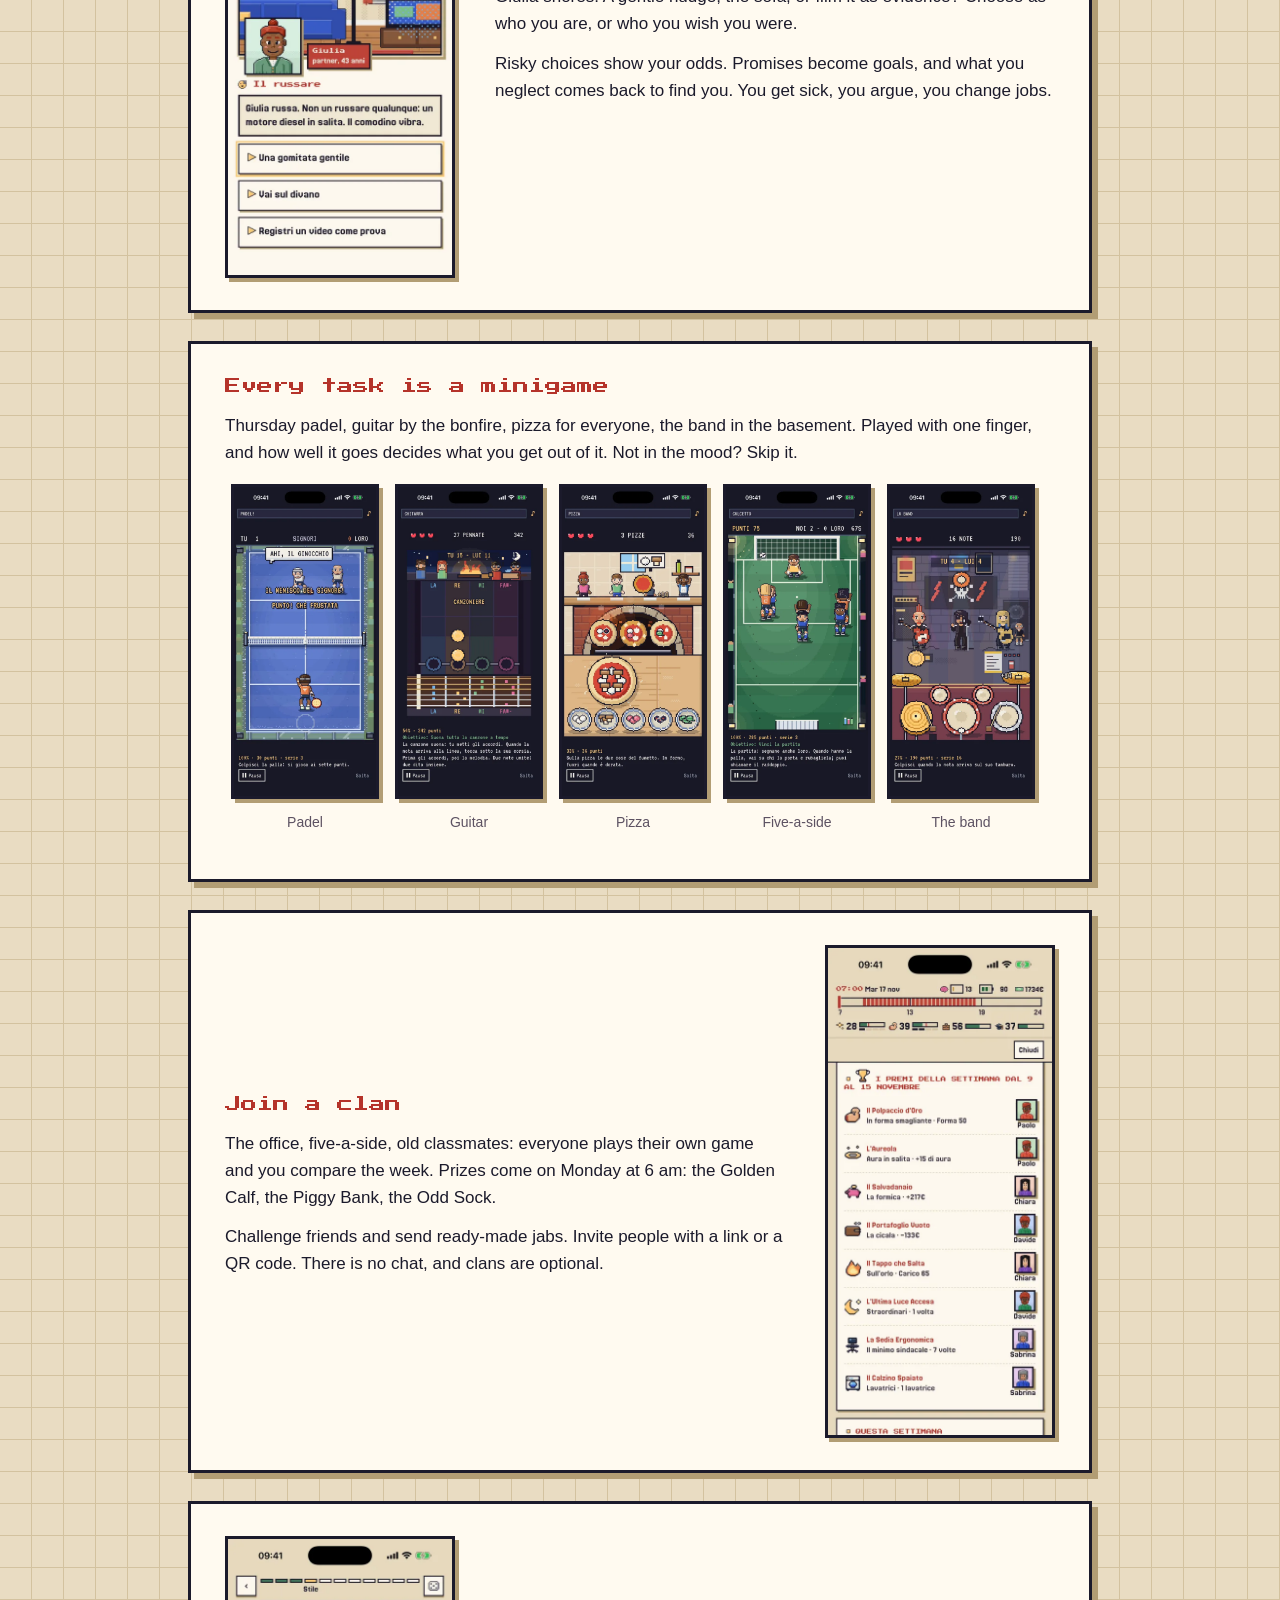
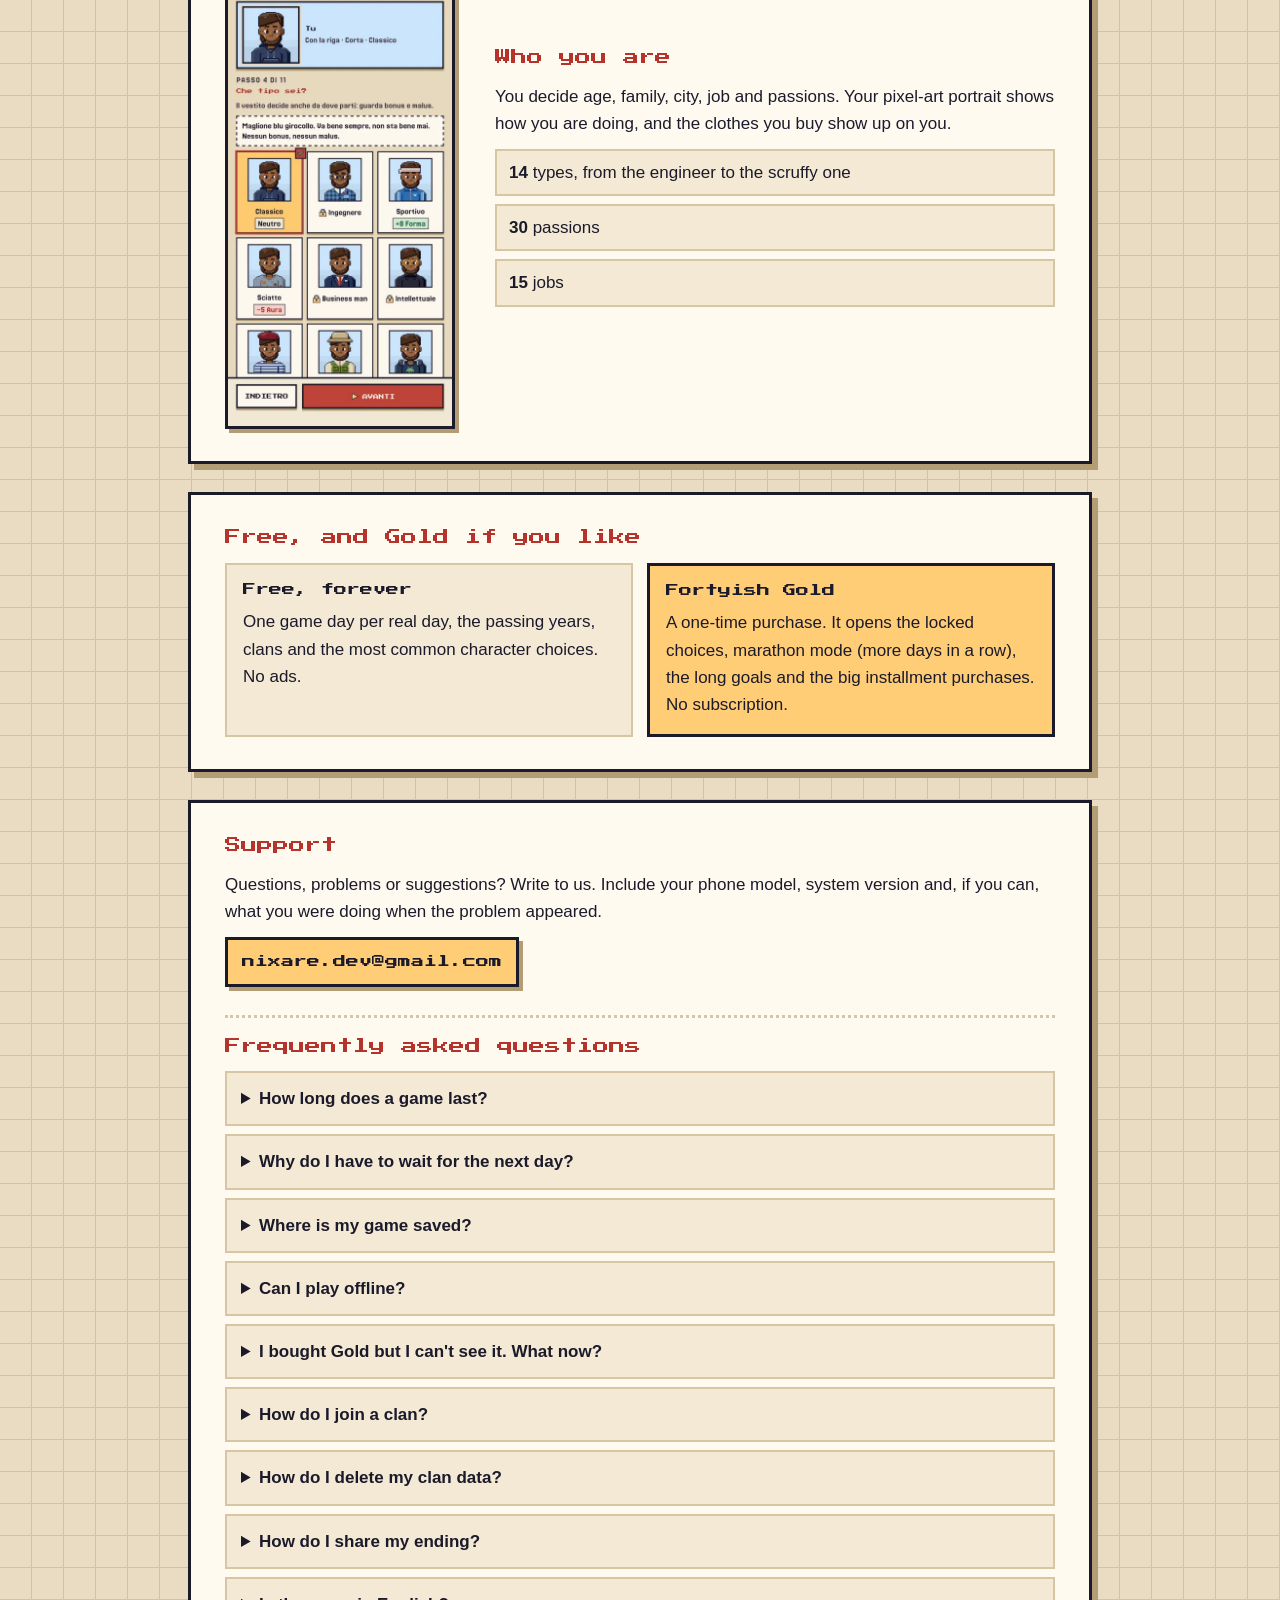
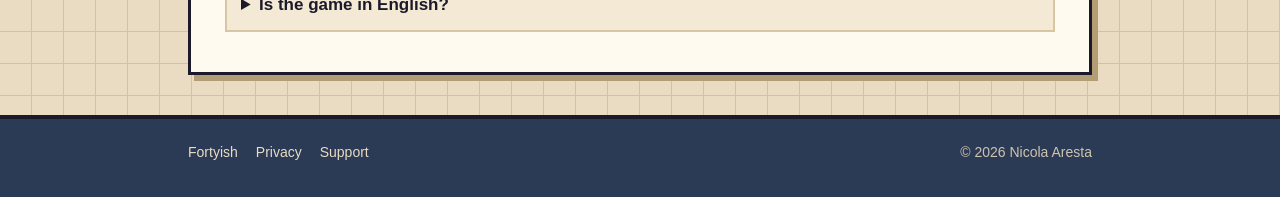
==== commit 081d2f96: "Support and privacy contact: nixare.dev@gmail.com Co-Authored-By: Claude Opus 5.5 <noreply@anthropic" ====
--- a/index.html
+++ b/index.html
@@ -142,7 +142,7 @@
 <section class="panel" aria-labelledby="supporto">
   <h2 id="supporto"><span lang="it">Supporto</span><span lang="en">Support</span></h2>
   <p><span lang="it">Domande, problemi o suggerimenti? Scrivici. Indica il modello del telefono, la versione del sistema e, se puoi, cosa stavi facendo quando è comparso il problema.</span><span lang="en">Questions, problems or suggestions? Write to us. Include your phone model, system version and, if you can, what you were doing when the problem appeared.</span></p>
-  <p><a class="mail" href="mailto:aresta.nicola@gmail.com?subject=Anta">aresta.nicola@gmail.com</a></p>
+  <p><a class="mail" href="mailto:nixare.dev@gmail.com?subject=Anta">nixare.dev@gmail.com</a></p>
   <h2><span lang="it">Domande frequenti</span><span lang="en">Frequently asked questions</span></h2>
   <details><summary><span lang="it">Quanto dura una partita?</span><span lang="en">How long does a game last?</span></summary>
     <p><span lang="it">Quanto vuoi: il tempo scorre senza fine e il bilancio lo fai tu dal Profilo. Ci si ferma prima solo con un tracollo, cioè due crolli nello stesso mese.</span><span lang="en">As long as you like: time never stops, and you close the game yourself from the Profile. It ends earlier only with a full collapse: two breakdowns in the same month.</span></p></details>
